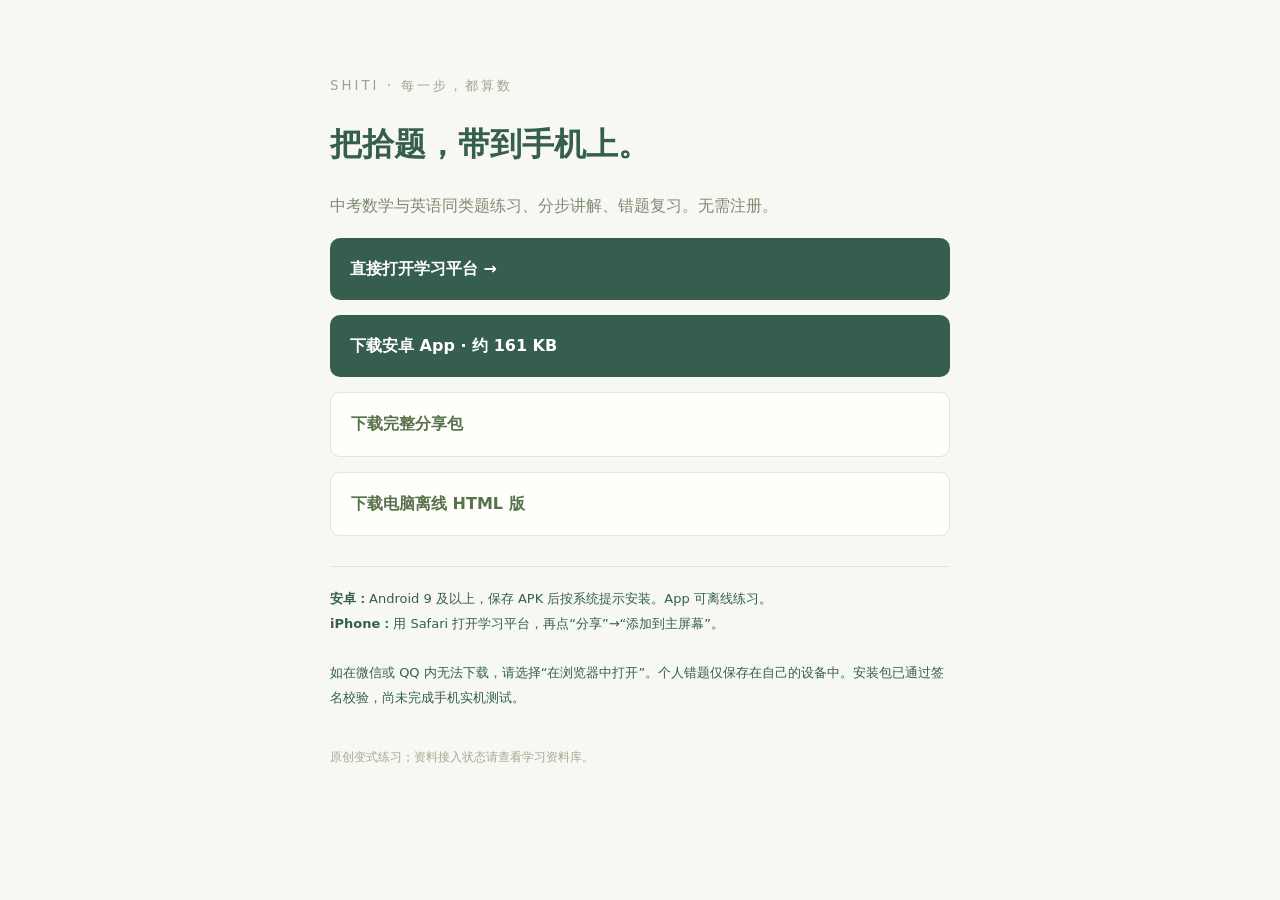
==== downloads/index.html @ a515f218 "Publish Shiti 1.0.0 app and public downloads" ====
<!doctype html><html lang="zh-CN"><meta charset="utf-8">
<meta name="viewport" content="width=device-width,initial-scale=1"><title>拾题 · 打开与下载</title>
<style>*{box-sizing:border-box}body{margin:0;background:#f7f8f4;color:#355e4e;font:16px/1.9 system-ui,sans-serif;padding:30px 20px}main{max-width:620px;margin:40px auto}small{letter-spacing:3px;color:#9ba58d}h1{font-size:32px;margin:14px 0}p{color:#7e8b71}a{display:block;background:#355e4e;color:white;padding:16px 20px;border-radius:10px;text-decoration:none;margin:15px 0;font-weight:600}a.secondary{background:#fffefa;color:#58734c;border:1px solid #dfe6d3}.note{font-size:13px;border-top:1px solid #e1e6d8;margin-top:30px;padding-top:20px}footer{color:#a0ab91;font-size:12px;margin-top:35px}</style>
<main><small>SHITI · 每一步，都算数</small><h1>把拾题，带到手机上。</h1><p>中考数学与英语同类题练习、分步讲解、错题复习。无需注册。</p>
<a href="../">直接打开学习平台 →</a>
<a href="shiti-android-v1.0.0.apk" download>下载安卓 App · 约 161 KB</a>
<a class="secondary" href="shiti-share-v1.0.0.zip" download>下载完整分享包</a>
<a class="secondary" href="../shiti-offline.html" download>下载电脑离线 HTML 版</a>
<div class="note"><strong>安卓：</strong>Android 9 及以上，保存 APK 后按系统提示安装。App 可离线练习。<br><strong>iPhone：</strong>用 Safari 打开学习平台，再点“分享”→“添加到主屏幕”。<br><br>如在微信或 QQ 内无法下载，请选择“在浏览器中打开”。个人错题仅保存在自己的设备中。安装包已通过签名校验，尚未完成手机实机测试。</div>
<footer>原创变式练习；资料接入状态请查看学习资料库。</footer></main></html>
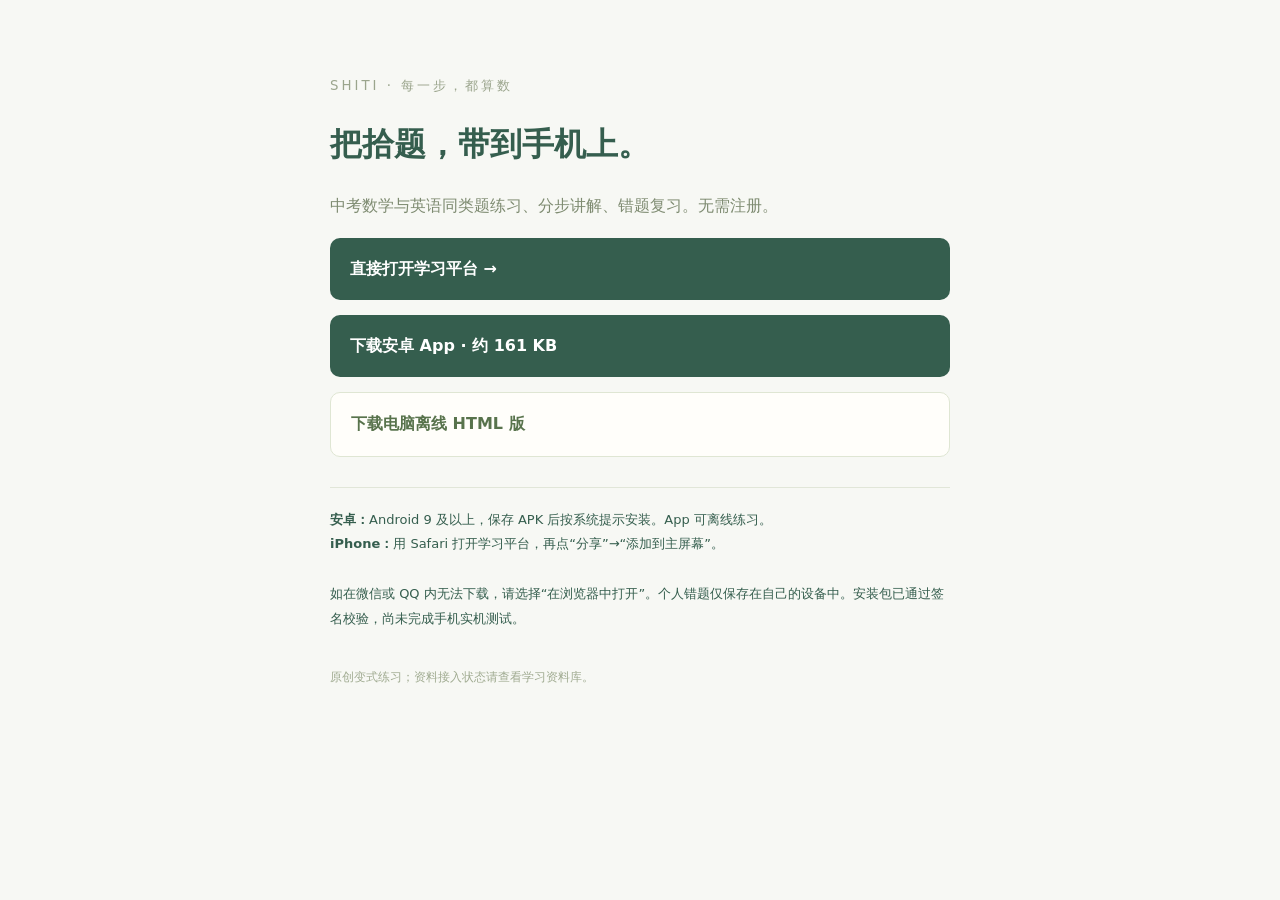
==== commit 720c764a: "Publish Shiti 1.0.0 app and public downloads" ====
--- a/downloads/index.html
+++ b/downloads/index.html
@@ -1,10 +1,25 @@
-<!doctype html><html lang="zh-CN"><meta charset="utf-8">
-<meta name="viewport" content="width=device-width,initial-scale=1"><title>拾题 · 打开与下载</title>
-<style>*{box-sizing:border-box}body{margin:0;background:#f7f8f4;color:#355e4e;font:16px/1.9 system-ui,sans-serif;padding:30px 20px}main{max-width:620px;margin:40px auto}small{letter-spacing:3px;color:#9ba58d}h1{font-size:32px;margin:14px 0}p{color:#7e8b71}a{display:block;background:#355e4e;color:white;padding:16px 20px;border-radius:10px;text-decoration:none;margin:15px 0;font-weight:600}a.secondary{background:#fffefa;color:#58734c;border:1px solid #dfe6d3}.note{font-size:13px;border-top:1px solid #e1e6d8;margin-top:30px;padding-top:20px}footer{color:#a0ab91;font-size:12px;margin-top:35px}</style>
-<main><small>SHITI · 每一步，都算数</small><h1>把拾题，带到手机上。</h1><p>中考数学与英语同类题练习、分步讲解、错题复习。无需注册。</p>
-<a href="../">直接打开学习平台 →</a>
-<a href="shiti-android-v1.0.0.apk" download>下载安卓 App · 约 161 KB</a>
-<a class="secondary" href="shiti-share-v1.0.0.zip" download>下载完整分享包</a>
-<a class="secondary" href="../shiti-offline.html" download>下载电脑离线 HTML 版</a>
-<div class="note"><strong>安卓：</strong>Android 9 及以上，保存 APK 后按系统提示安装。App 可离线练习。<br><strong>iPhone：</strong>用 Safari 打开学习平台，再点“分享”→“添加到主屏幕”。<br><br>如在微信或 QQ 内无法下载，请选择“在浏览器中打开”。个人错题仅保存在自己的设备中。安装包已通过签名校验，尚未完成手机实机测试。</div>
-<footer>原创变式练习；资料接入状态请查看学习资料库。</footer></main></html>+<!doctype html>
+<html lang="zh-CN">
+<head>
+  <meta charset="utf-8">
+  <meta name="viewport" content="width=device-width,initial-scale=1">
+  <title>拾题 · 打开与下载</title>
+  <style>
+    *{box-sizing:border-box}body{margin:0;background:#f7f8f4;color:#355e4e;font:16px/1.9 system-ui,sans-serif;padding:30px 20px}main{max-width:620px;margin:40px auto}small{letter-spacing:3px;color:#9ba58d}h1{font-size:32px;margin:14px 0}p{color:#7e8b71}a{display:block;background:#355e4e;color:white;padding:16px 20px;border-radius:10px;text-decoration:none;margin:15px 0;font-weight:600}a.secondary{background:#fffefa;color:#58734c;border:1px solid #dfe6d3}.note{font-size:13px;border-top:1px solid #e1e6d8;margin-top:30px;padding-top:20px}footer{color:#a0ab91;font-size:12px;margin-top:35px}
+  </style>
+</head>
+<body><main>
+  <small>SHITI · 每一步，都算数</small>
+  <h1>把拾题，带到手机上。</h1>
+  <p>中考数学与英语同类题练习、分步讲解、错题复习。无需注册。</p>
+  <a href="../">直接打开学习平台 →</a>
+  <a href="shiti-android-v1.0.0.apk" download>下载安卓 App · 约 161 KB</a>
+  <a class="secondary" href="../shiti-offline.html" download>下载电脑离线 HTML 版</a>
+  <div class="note">
+    <strong>安卓：</strong>Android 9 及以上，保存 APK 后按系统提示安装。App 可离线练习。<br>
+    <strong>iPhone：</strong>用 Safari 打开学习平台，再点“分享”→“添加到主屏幕”。<br><br>
+    如在微信或 QQ 内无法下载，请选择“在浏览器中打开”。个人错题仅保存在自己的设备中。安装包已通过签名校验，尚未完成手机实机测试。
+  </div>
+  <footer>原创变式练习；资料接入状态请查看学习资料库。</footer>
+</main></body>
+</html>
